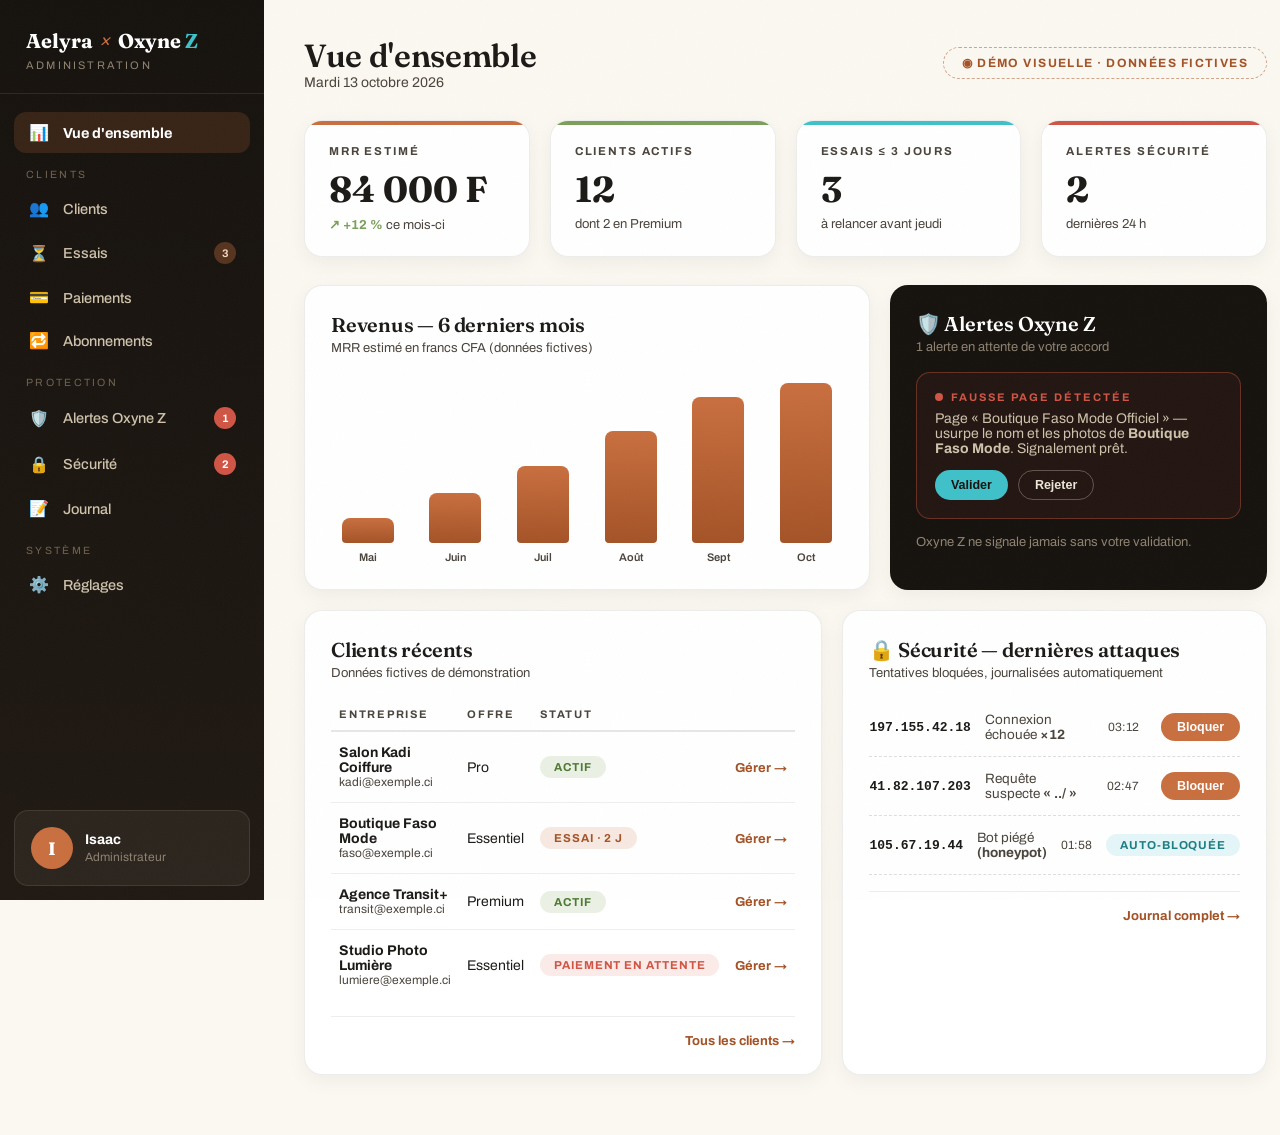
==== admin.html @ 3f2bd029 "Maquettes temporaires : propositions site public + admin (captures)" ====
<!DOCTYPE html>
<html lang="fr">
<head>
<meta charset="UTF-8">
<meta name="viewport" content="width=device-width, initial-scale=1.0">
<title>Aelyra · Administration — Démo visuelle</title>
<link rel="preconnect" href="https://fonts.googleapis.com">
<link rel="preconnect" href="https://fonts.gstatic.com" crossorigin>
<link href="https://fonts.googleapis.com/css2?family=Archivo:ital,wght@0,400;0,500;0,600;0,700;1,400&family=Fraunces:ital,opsz,wght@0,9..144,400;0,9..144,500;0,9..144,600;0,9..144,700;1,9..144,400;1,9..144,500&display=swap" rel="stylesheet">
<style>
:root{
  --terracotta:#C96F3F; --terracotta-deep:#A45327;
  --creme:#F5EFE6; --papier:#FBF8F1;
  --encre:#1C1A17; --encre-douce:#4A443C; --succes:#7BA05B;
  --nuit:#16120E; --nuit2:#201913;
  --cyan:#3FC1C9; --cyan-clair:#5BD0D8; --alerte:#D05545;
  --r:18px;
}
*{margin:0;padding:0;box-sizing:border-box}
body{
  font-family:'Archivo',sans-serif; background:var(--papier); color:var(--encre);
  -webkit-font-smoothing:antialiased; min-height:100vh;
}
body::before{
  content:""; position:fixed; inset:0; z-index:9999; pointer-events:none; opacity:.05;
  background-image:url("data:image/svg+xml,%3Csvg xmlns='http://www.w3.org/2000/svg' width='140' height='140'%3E%3Cfilter id='n'%3E%3CfeTurbulence type='fractalNoise' baseFrequency='0.9' numOctaves='2'/%3E%3C/filter%3E%3Crect width='140' height='140' filter='url(%23n)' opacity='0.55'/%3E%3C/svg%3E");
}
h1,h2,h3{font-family:'Fraunces',serif; font-weight:600; letter-spacing:-.01em}
.app{display:flex; min-height:100vh}
/* ---------- sidebar ---------- */
aside{
  width:264px; flex-shrink:0; background:linear-gradient(180deg,var(--nuit),var(--nuit2));
  color:#CFC3AC; display:flex; flex-direction:column; position:sticky; top:0; height:100vh;
}
.brand{padding:28px 26px 22px; border-bottom:1px solid rgba(237,230,216,.1)}
.brand .logo{font-family:'Fraunces',serif; font-weight:700; font-size:20px; color:#fff; text-decoration:none}
.brand .logo .x{color:var(--terracotta); font-style:italic; margin:0 3px}
.brand .logo .z{color:var(--cyan)}
.brand small{display:block; margin-top:6px; font-size:11px; letter-spacing:.2em; text-transform:uppercase; color:#8E8271}
.snav{padding:18px 14px; flex:1; overflow-y:auto}
.snav .grp{font-size:10.5px; letter-spacing:.22em; text-transform:uppercase; color:#6E6350; padding:14px 12px 8px}
.snav a{
  display:flex; align-items:center; gap:13px; padding:11px 14px; border-radius:12px;
  color:#CFC3AC; text-decoration:none; font-size:14.5px; font-weight:500; margin-bottom:2px;
  transition:background .15s ease;
}
.snav a .ico{width:22px; text-align:center; font-size:16px; flex-shrink:0}
.snav a:hover{background:rgba(237,230,216,.07); color:#fff}
.snav a.active{background:rgba(201,111,63,.18); color:#fff; font-weight:700}
.snav a.active .ico{color:var(--terracotta)}
.snav a .count{
  margin-left:auto; background:var(--alerte); color:#fff; font-size:11px; font-weight:700;
  min-width:22px; height:22px; border-radius:99px; display:flex; align-items:center; justify-content:center; padding:0 6px;
}
.snav a .count.soft{background:rgba(201,111,63,.35); color:#F5D9BE}
.admin-card{
  margin:14px; padding:16px; background:rgba(237,230,216,.06); border-radius:14px;
  display:flex; align-items:center; gap:12px; border:1px solid rgba(237,230,216,.1);
}
.admin-card .av{
  width:42px; height:42px; border-radius:50%; background:var(--terracotta);
  color:#fff; font-family:'Fraunces',serif; font-weight:700; font-size:18px;
  display:flex; align-items:center; justify-content:center; flex-shrink:0;
}
.admin-card b{display:block; color:#fff; font-size:14px}
.admin-card small{color:#8E8271; font-size:12px}
/* ---------- main ---------- */
main{flex:1; padding:36px 40px 60px; max-width:1240px}
.topbar{display:flex; justify-content:space-between; align-items:center; margin-bottom:30px; gap:16px; flex-wrap:wrap}
.topbar h1{font-size:32px}
.topbar .date{color:var(--encre-douce); font-size:14px}
.demo-pill{
  display:inline-flex; align-items:center; gap:8px; font-size:12px; font-weight:700;
  letter-spacing:.12em; text-transform:uppercase; color:var(--terracotta-deep);
  border:1.5px dashed rgba(164,83,39,.5); padding:8px 18px; border-radius:99px;
}
/* KPI */
.kpis{display:grid; grid-template-columns:repeat(4,1fr); gap:20px; margin-bottom:28px}
.kpi{
  background:#fff; border-radius:var(--r); padding:24px; border:1px solid rgba(28,26,23,.08);
  box-shadow:0 6px 20px rgba(28,26,23,.05); position:relative; overflow:hidden;
}
.kpi::before{content:""; position:absolute; top:0; left:0; right:0; height:4px; background:var(--terracotta)}
.kpi.k2::before{background:var(--succes)} .kpi.k3::before{background:var(--cyan)} .kpi.k4::before{background:var(--alerte)}
.kpi .lab{font-size:11.5px; font-weight:700; letter-spacing:.16em; text-transform:uppercase; color:var(--encre-douce); margin-bottom:10px}
.kpi .val{font-family:'Fraunces',serif; font-size:36px; font-weight:700}
.kpi .sub{font-size:13px; color:var(--encre-douce); margin-top:6px}
.kpi .sub b{color:var(--succes)}
/* grid 2 col */
.grid2{display:grid; grid-template-columns:1.5fr 1fr; gap:20px; margin-bottom:20px}
.grid2b{display:grid; grid-template-columns:1fr 1fr; gap:20px}
.card{
  background:#fff; border-radius:var(--r); border:1px solid rgba(28,26,23,.08);
  box-shadow:0 6px 20px rgba(28,26,23,.05); padding:26px;
}
.card h3{font-size:20px; margin-bottom:4px}
.card .hint{font-size:13px; color:var(--encre-douce); margin-bottom:18px}
/* bar chart */
.chart{display:flex; align-items:flex-end; gap:14px; height:190px; padding-top:10px}
.bar{flex:1; display:flex; flex-direction:column; align-items:center; gap:8px; height:100%; justify-content:flex-end}
.bar .col{
  width:100%; max-width:52px; border-radius:8px 8px 4px 4px;
  background:linear-gradient(180deg,var(--terracotta),var(--terracotta-deep));
  transition:height 1s ease;
}
.bar .m{font-size:11px; color:var(--encre-douce); font-weight:600}
/* table */
table{width:100%; border-collapse:collapse; font-size:14px}
th{
  text-align:left; font-size:11px; letter-spacing:.16em; text-transform:uppercase;
  color:var(--encre-douce); padding:10px 8px; border-bottom:2px solid rgba(28,26,23,.1);
}
td{padding:13px 8px; border-bottom:1px solid rgba(28,26,23,.07); vertical-align:middle}
tr:last-child td{border:none}
td .nm{font-weight:700}
td .sub2{display:block; font-size:12px; color:var(--encre-douce)}
.badge{
  display:inline-block; font-size:11.5px; font-weight:700; letter-spacing:.08em; text-transform:uppercase;
  padding:5px 14px; border-radius:99px; white-space:nowrap;
}
.b-actif{background:rgba(123,160,91,.16); color:#4E7A34}
.b-essai{background:rgba(201,111,63,.15); color:var(--terracotta-deep)}
.b-attente{background:rgba(208,85,69,.12); color:var(--alerte)}
.b-ok{background:rgba(63,193,201,.14); color:#1E7E84}
.link{color:var(--terracotta-deep); font-weight:700; font-size:13px; text-decoration:none; white-space:nowrap}
.link:hover{text-decoration:underline}
/* widgets */
.ox-widget{background:var(--nuit); color:#EDE6D8; border:none}
.ox-widget h3{color:#fff}
.ox-widget .hint{color:#8E8271}
.ox-alert{border:1px solid rgba(208,85,69,.4); border-radius:14px; padding:18px; margin-bottom:16px; background:rgba(208,85,69,.07)}
.ox-alert .tt{font-size:11px; font-weight:700; letter-spacing:.18em; text-transform:uppercase; color:var(--alerte); margin-bottom:8px; display:flex; align-items:center; gap:8px}
.ox-alert .tt::before{content:""; width:8px; height:8px; border-radius:50%; background:var(--alerte)}
.ox-alert p{font-size:14px; color:#CFC3AC; margin-bottom:14px}
.ox-actions{display:flex; gap:10px}
.btn{
  display:inline-flex; align-items:center; justify-content:center; border-radius:99px;
  padding:10px 22px; font-weight:700; font-size:13.5px; border:none; cursor:pointer;
  text-decoration:none; transition:transform .15s ease;
}
.btn:hover{transform:translateY(-1px)}
.btn-cyan{background:var(--cyan); color:var(--nuit)}
.btn-danger-o{background:transparent; color:#EDE6D8; border:1.5px solid rgba(237,230,216,.3)}
.btn-danger-o:hover{border-color:var(--alerte)}
.btn-terra{background:var(--terracotta); color:#fff}
.btn-sm{padding:7px 16px; font-size:12.5px}
/* security widget */
.sec-row{
  display:flex; align-items:center; gap:14px; padding:14px 0;
  border-bottom:1px dashed rgba(28,26,23,.14); font-size:13.5px;
}
.sec-row:last-of-type{border:none}
.sec-ip{font-family:ui-monospace,monospace; font-weight:700; font-size:13px}
.sec-row .what{color:var(--encre-douce)}
.sec-row .when{margin-left:auto; color:var(--encre-douce); font-size:12px; white-space:nowrap}
.sec-row .btn{margin-left:8px}
.card-foot{margin-top:16px; padding-top:14px; border-top:1px solid rgba(28,26,23,.08); text-align:right}
/* responsive */
@media(max-width:1100px){
  .kpis{grid-template-columns:repeat(2,1fr)}
  .grid2,.grid2b{grid-template-columns:1fr}
}
@media(max-width:820px){
  aside{position:fixed; z-index:50; transform:translateX(-100%); transition:transform .25s ease}
  main{padding:24px 18px 50px}
  .kpis{grid-template-columns:1fr}
  .topbar h1{font-size:25px}
}
</style>
</head>
<body>
<div class="app">
<aside>
  <div class="brand">
    <a class="logo" href="#">Aelyra <span class="x">×</span> Oxyne <span class="z">Z</span></a>
    <small>Administration</small>
  </div>
  <nav class="snav">
    <a href="#" class="active"><span class="ico">📊</span> Vue d'ensemble</a>
    <div class="grp">Clients</div>
    <a href="#"><span class="ico">👥</span> Clients</a>
    <a href="#"><span class="ico">⏳</span> Essais <span class="count soft">3</span></a>
    <a href="#"><span class="ico">💳</span> Paiements</a>
    <a href="#"><span class="ico">🔁</span> Abonnements</a>
    <div class="grp">Protection</div>
    <a href="#"><span class="ico">🛡️</span> Alertes Oxyne Z <span class="count">1</span></a>
    <a href="#"><span class="ico">🔒</span> Sécurité <span class="count">2</span></a>
    <a href="#"><span class="ico">📝</span> Journal</a>
    <div class="grp">Système</div>
    <a href="#"><span class="ico">⚙️</span> Réglages</a>
  </nav>
  <div class="admin-card">
    <div class="av">I</div>
    <div><b>Isaac</b><small>Administrateur</small></div>
  </div>
</aside>

<main>
  <div class="topbar">
    <div>
      <h1>Vue d'ensemble</h1>
      <p class="date">Mardi 13 octobre 2026</p>
    </div>
    <span class="demo-pill">◉ Démo visuelle · données fictives</span>
  </div>

  <div class="kpis">
    <div class="kpi">
      <div class="lab">MRR estimé</div>
      <div class="val">84 000 F</div>
      <div class="sub"><b>↗ +12 %</b> ce mois-ci</div>
    </div>
    <div class="kpi k2">
      <div class="lab">Clients actifs</div>
      <div class="val">12</div>
      <div class="sub">dont 2 en Premium</div>
    </div>
    <div class="kpi k3">
      <div class="lab">Essais ≤ 3 jours</div>
      <div class="val">3</div>
      <div class="sub">à relancer avant jeudi</div>
    </div>
    <div class="kpi k4">
      <div class="lab">Alertes sécurité</div>
      <div class="val">2</div>
      <div class="sub">dernières 24 h</div>
    </div>
  </div>

  <div class="grid2">
    <div class="card">
      <h3>Revenus — 6 derniers mois</h3>
      <p class="hint">MRR estimé en francs CFA (données fictives)</p>
      <div class="chart">
        <div class="bar"><div class="col" style="height:14%"></div><div class="m">Mai</div></div>
        <div class="bar"><div class="col" style="height:28%"></div><div class="m">Juin</div></div>
        <div class="bar"><div class="col" style="height:43%"></div><div class="m">Juil</div></div>
        <div class="bar"><div class="col" style="height:62%"></div><div class="m">Août</div></div>
        <div class="bar"><div class="col" style="height:81%"></div><div class="m">Sept</div></div>
        <div class="bar"><div class="col" style="height:100%"></div><div class="m">Oct</div></div>
      </div>
    </div>
    <div class="card ox-widget">
      <h3>🛡️ Alertes Oxyne Z</h3>
      <p class="hint">1 alerte en attente de votre accord</p>
      <div class="ox-alert">
        <div class="tt">Fausse page détectée</div>
        <p>Page « Boutique Faso Mode Officiel » — usurpe le nom et les photos de <b>Boutique Faso Mode</b>. Signalement prêt.</p>
        <div class="ox-actions">
          <button class="btn btn-cyan btn-sm" type="button">Valider</button>
          <button class="btn btn-danger-o btn-sm" type="button">Rejeter</button>
        </div>
      </div>
      <p class="hint" style="margin:0">Oxyne Z ne signale jamais sans votre validation.</p>
    </div>
  </div>

  <div class="grid2b">
    <div class="card">
      <h3>Clients récents</h3>
      <p class="hint">Données fictives de démonstration</p>
      <table>
        <thead>
          <tr><th>Entreprise</th><th>Offre</th><th>Statut</th><th></th></tr>
        </thead>
        <tbody>
          <tr>
            <td><span class="nm">Salon Kadi Coiffure</span><span class="sub2">kadi@exemple.ci</span></td>
            <td>Pro</td>
            <td><span class="badge b-actif">Actif</span></td>
            <td><a class="link" href="#">Gérer →</a></td>
          </tr>
          <tr>
            <td><span class="nm">Boutique Faso Mode</span><span class="sub2">faso@exemple.ci</span></td>
            <td>Essentiel</td>
            <td><span class="badge b-essai">Essai · 2 j</span></td>
            <td><a class="link" href="#">Gérer →</a></td>
          </tr>
          <tr>
            <td><span class="nm">Agence Transit+</span><span class="sub2">transit@exemple.ci</span></td>
            <td>Premium</td>
            <td><span class="badge b-actif">Actif</span></td>
            <td><a class="link" href="#">Gérer →</a></td>
          </tr>
          <tr>
            <td><span class="nm">Studio Photo Lumière</span><span class="sub2">lumiere@exemple.ci</span></td>
            <td>Essentiel</td>
            <td><span class="badge b-attente">Paiement en attente</span></td>
            <td><a class="link" href="#">Gérer →</a></td>
          </tr>
        </tbody>
      </table>
      <div class="card-foot"><a class="link" href="#">Tous les clients →</a></div>
    </div>
    <div class="card">
      <h3>🔒 Sécurité — dernières attaques</h3>
      <p class="hint">Tentatives bloquées, journalisées automatiquement</p>
      <div class="sec-row">
        <span class="sec-ip">197.155.42.18</span>
        <span class="what">Connexion échouée <b>×12</b></span>
        <span class="when">03:12</span>
        <button class="btn btn-terra btn-sm" type="button">Bloquer</button>
      </div>
      <div class="sec-row">
        <span class="sec-ip">41.82.107.203</span>
        <span class="what">Requête suspecte <b>« ../ »</b></span>
        <span class="when">02:47</span>
        <button class="btn btn-terra btn-sm" type="button">Bloquer</button>
      </div>
      <div class="sec-row">
        <span class="sec-ip">105.67.19.44</span>
        <span class="what">Bot piégé <b>(honeypot)</b></span>
        <span class="when">01:58</span>
        <span class="badge b-ok">Auto-bloquée</span>
      </div>
      <div class="card-foot"><a class="link" href="#">Journal complet →</a></div>
    </div>
  </div>
</main>
</div>
</body>
</html>
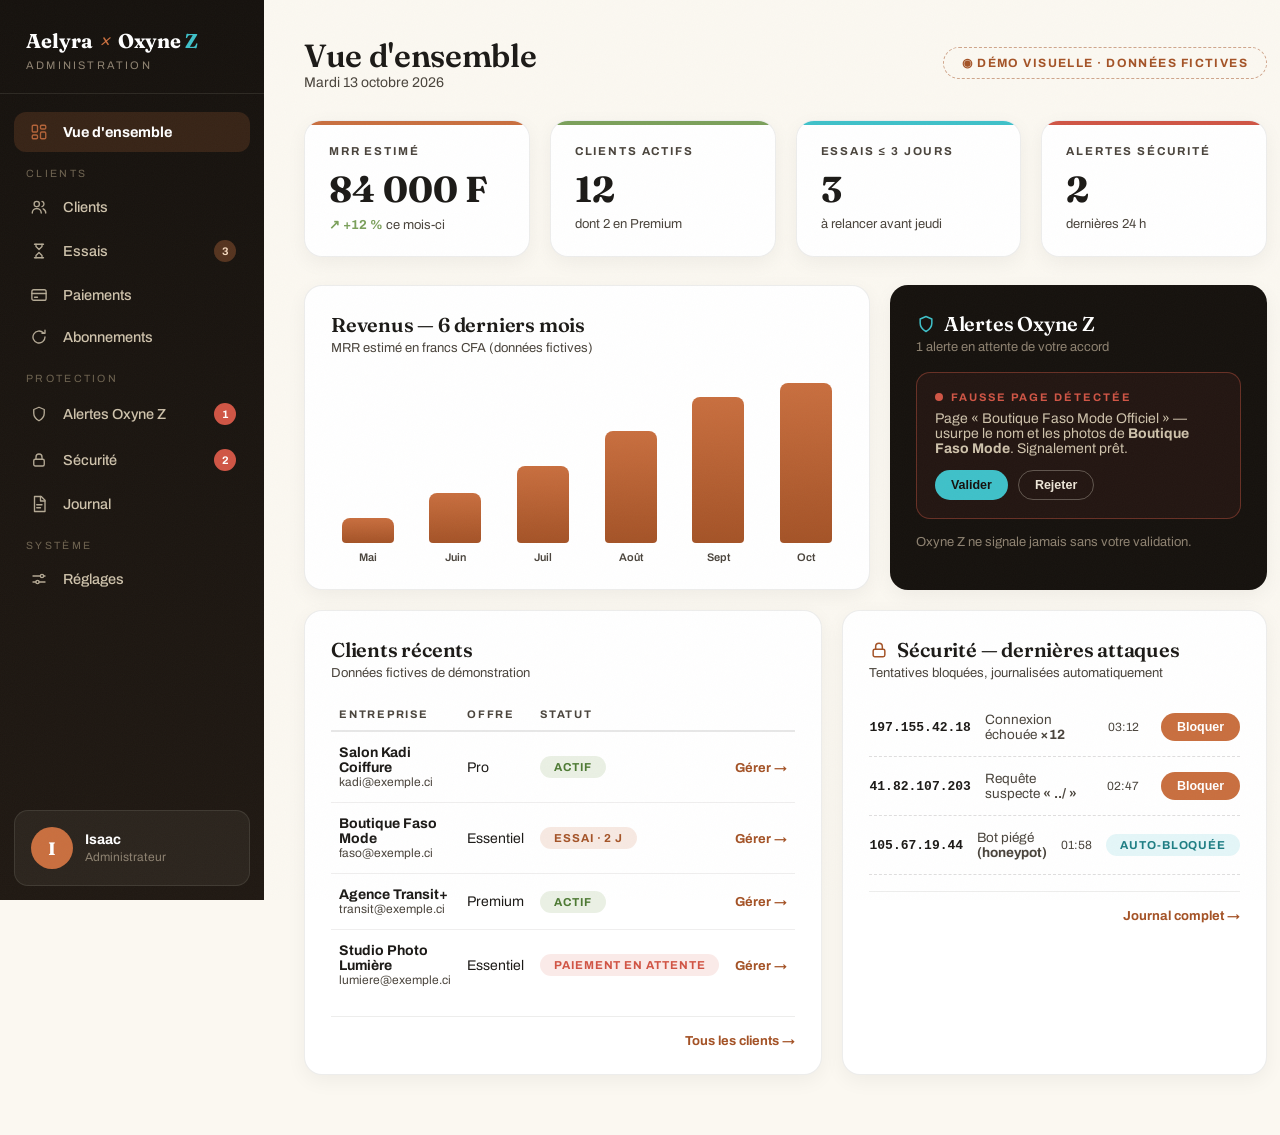
==== commit c868b6d7: "Maquettes : icônes SVG pro (remplace les emojis)" ====
--- a/admin.html
+++ b/admin.html
@@ -44,7 +44,8 @@
   color:#CFC3AC; text-decoration:none; font-size:14.5px; font-weight:500; margin-bottom:2px;
   transition:background .15s ease;
 }
-.snav a .ico{width:22px; text-align:center; font-size:16px; flex-shrink:0}
+.snav a .ico{width:22px; text-align:center; flex-shrink:0; color:currentColor; opacity:.85}
+.snav a .ico svg{width:18px; height:18px; display:block; margin:0 auto}
 .snav a:hover{background:rgba(237,230,216,.07); color:#fff}
 .snav a.active{background:rgba(201,111,63,.18); color:#fff; font-weight:700}
 .snav a.active .ico{color:var(--terracotta)}
@@ -176,18 +177,18 @@
     <small>Administration</small>
   </div>
   <nav class="snav">
-    <a href="#" class="active"><span class="ico">📊</span> Vue d'ensemble</a>
+    <a href="#" class="active"><span class="ico"><svg viewBox="0 0 24 24" fill="none" stroke="currentColor" stroke-width="1.8" stroke-linecap="round" stroke-linejoin="round"><rect x="3" y="3" width="7" height="9" rx="1.5"/><rect x="14" y="3" width="7" height="5" rx="1.5"/><rect x="14" y="12" width="7" height="9" rx="1.5"/><rect x="3" y="16" width="7" height="5" rx="1.5"/></svg></span> Vue d'ensemble</a>
     <div class="grp">Clients</div>
-    <a href="#"><span class="ico">👥</span> Clients</a>
-    <a href="#"><span class="ico">⏳</span> Essais <span class="count soft">3</span></a>
-    <a href="#"><span class="ico">💳</span> Paiements</a>
-    <a href="#"><span class="ico">🔁</span> Abonnements</a>
+    <a href="#"><span class="ico"><svg viewBox="0 0 24 24" fill="none" stroke="currentColor" stroke-width="1.8" stroke-linecap="round" stroke-linejoin="round"><circle cx="9" cy="8" r="3.5"/><path d="M3 20a6 6 0 0 1 12 0"/><path d="M16 4.6a3.5 3.5 0 0 1 0 6.8"/><path d="M17.5 14.4A6 6 0 0 1 21 20"/></svg></span> Clients</a>
+    <a href="#"><span class="ico"><svg viewBox="0 0 24 24" fill="none" stroke="currentColor" stroke-width="1.8" stroke-linecap="round" stroke-linejoin="round"><path d="M6 3h12"/><path d="M6 21h12"/><path d="M8 3v3l4 4 4-4V3"/><path d="M8 21v-3l4-4 4 4v3"/></svg></span> Essais <span class="count soft">3</span></a>
+    <a href="#"><span class="ico"><svg viewBox="0 0 24 24" fill="none" stroke="currentColor" stroke-width="1.8" stroke-linecap="round" stroke-linejoin="round"><rect x="2.5" y="5" width="19" height="14" rx="2.5"/><path d="M2.5 10h19"/><path d="M6 15h4"/></svg></span> Paiements</a>
+    <a href="#"><span class="ico"><svg viewBox="0 0 24 24" fill="none" stroke="currentColor" stroke-width="1.8" stroke-linecap="round" stroke-linejoin="round"><path d="M20 12a8 8 0 1 1-2.3-5.6"/><path d="M20 3v4h-4"/></svg></span> Abonnements</a>
     <div class="grp">Protection</div>
-    <a href="#"><span class="ico">🛡️</span> Alertes Oxyne Z <span class="count">1</span></a>
-    <a href="#"><span class="ico">🔒</span> Sécurité <span class="count">2</span></a>
-    <a href="#"><span class="ico">📝</span> Journal</a>
+    <a href="#"><span class="ico"><svg viewBox="0 0 24 24" fill="none" stroke="currentColor" stroke-width="1.8" stroke-linecap="round" stroke-linejoin="round"><path d="M12 3l7 3v5c0 5-3.5 8-7 10-3.5-2-7-5-7-10V6z"/></svg></span> Alertes Oxyne Z <span class="count">1</span></a>
+    <a href="#"><span class="ico"><svg viewBox="0 0 24 24" fill="none" stroke="currentColor" stroke-width="1.8" stroke-linecap="round" stroke-linejoin="round"><rect x="5" y="11" width="14" height="9" rx="2"/><path d="M8 11V8a4 4 0 0 1 8 0v3"/></svg></span> Sécurité <span class="count">2</span></a>
+    <a href="#"><span class="ico"><svg viewBox="0 0 24 24" fill="none" stroke="currentColor" stroke-width="1.8" stroke-linecap="round" stroke-linejoin="round"><path d="M6 2h9l5 5v15H6z"/><path d="M14 2v6h6"/><path d="M9 13h7M9 17h5"/></svg></span> Journal</a>
     <div class="grp">Système</div>
-    <a href="#"><span class="ico">⚙️</span> Réglages</a>
+    <a href="#"><span class="ico"><svg viewBox="0 0 24 24" fill="none" stroke="currentColor" stroke-width="1.8" stroke-linecap="round" stroke-linejoin="round"><path d="M4 8h10M18 8h2M4 16h4M12 16h8"/><circle cx="16" cy="8" r="2.2"/><circle cx="10" cy="16" r="2.2"/></svg></span> Réglages</a>
   </nav>
   <div class="admin-card">
     <div class="av">I</div>
@@ -241,7 +242,7 @@
       </div>
     </div>
     <div class="card ox-widget">
-      <h3>🛡️ Alertes Oxyne Z</h3>
+      <h3><svg viewBox="0 0 24 24" width="20" height="20" fill="none" stroke="#3FC1C9" stroke-width="1.8" stroke-linecap="round" stroke-linejoin="round" style="vertical-align:-3px; margin-right:8px"><path d="M12 3l7 3v5c0 5-3.5 8-7 10-3.5-2-7-5-7-10V6z"/></svg>Alertes Oxyne Z</h3>
       <p class="hint">1 alerte en attente de votre accord</p>
       <div class="ox-alert">
         <div class="tt">Fausse page détectée</div>
@@ -293,7 +294,7 @@
       <div class="card-foot"><a class="link" href="#">Tous les clients →</a></div>
     </div>
     <div class="card">
-      <h3>🔒 Sécurité — dernières attaques</h3>
+      <h3><svg viewBox="0 0 24 24" width="20" height="20" fill="none" stroke="#A45327" stroke-width="1.8" stroke-linecap="round" stroke-linejoin="round" style="vertical-align:-3px; margin-right:8px"><rect x="5" y="11" width="14" height="9" rx="2"/><path d="M8 11V8a4 4 0 0 1 8 0v3"/></svg>Sécurité — dernières attaques</h3>
       <p class="hint">Tentatives bloquées, journalisées automatiquement</p>
       <div class="sec-row">
         <span class="sec-ip">197.155.42.18</span>
